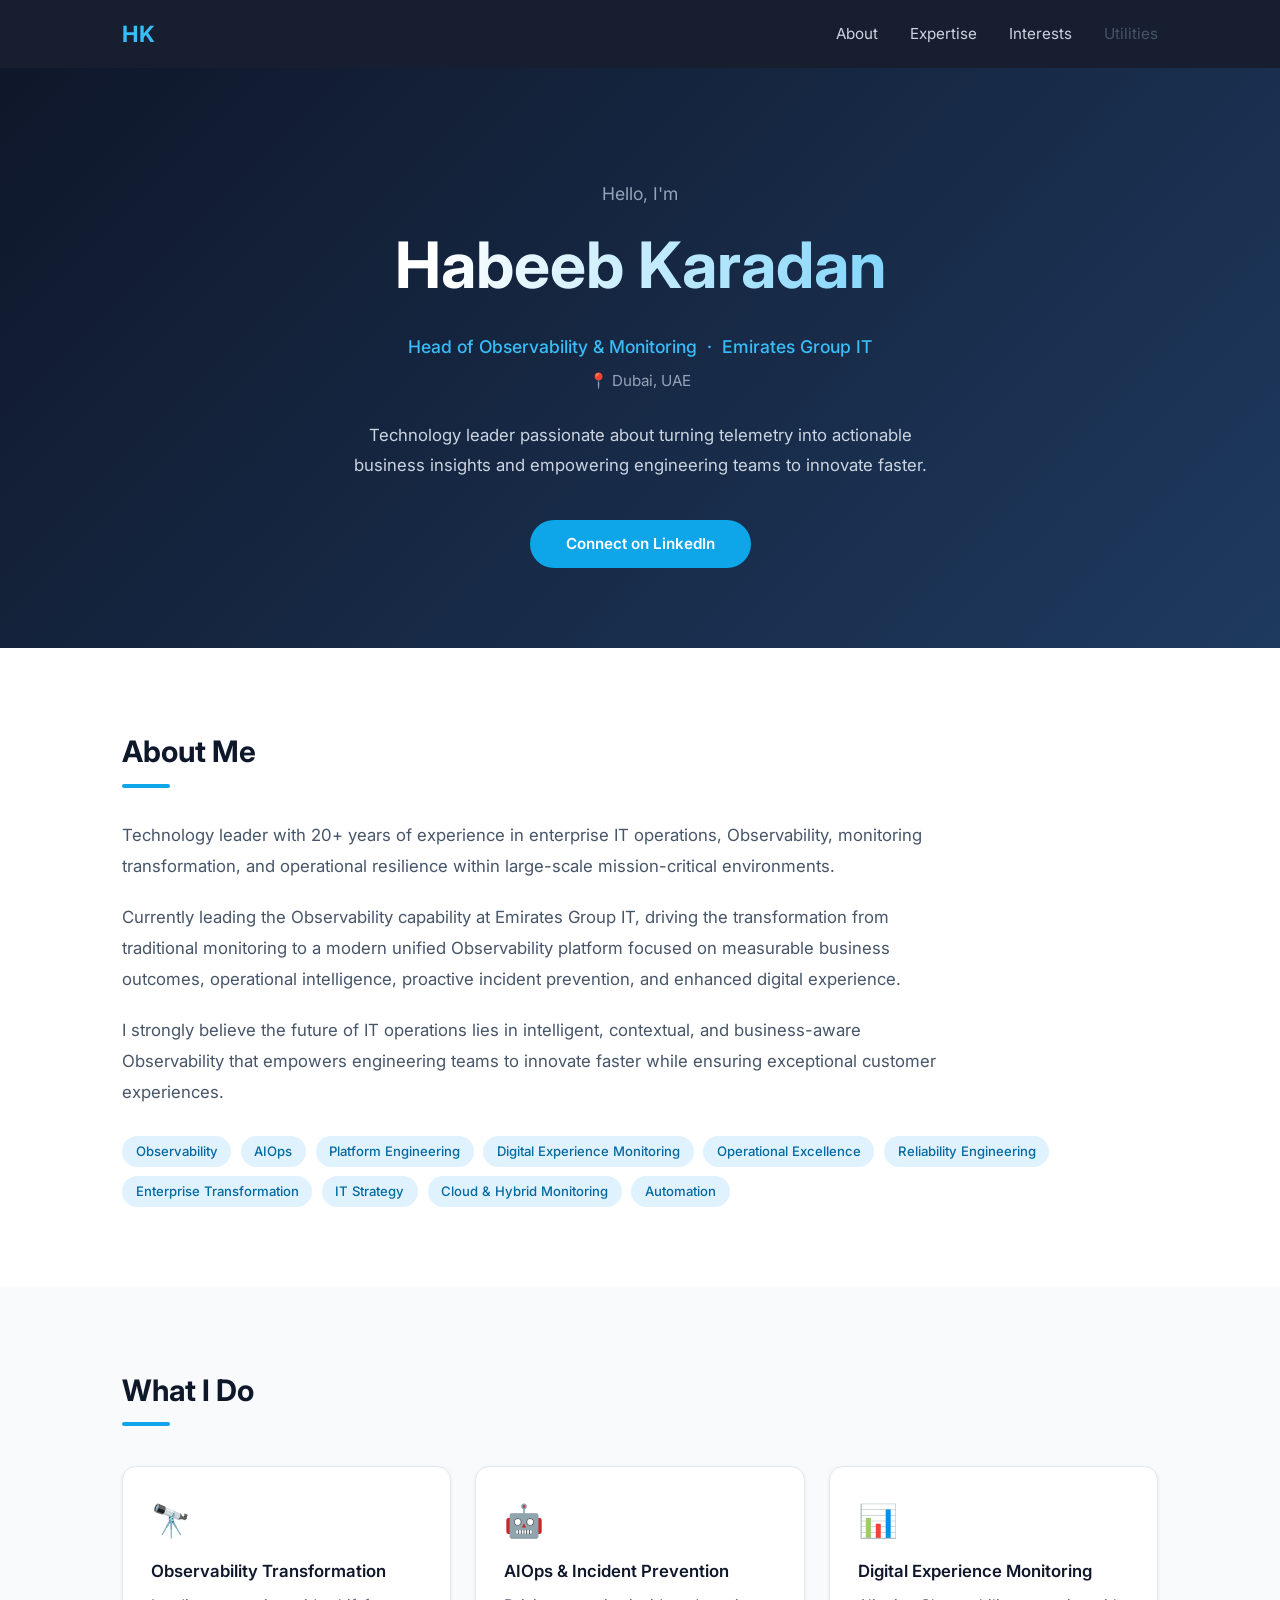
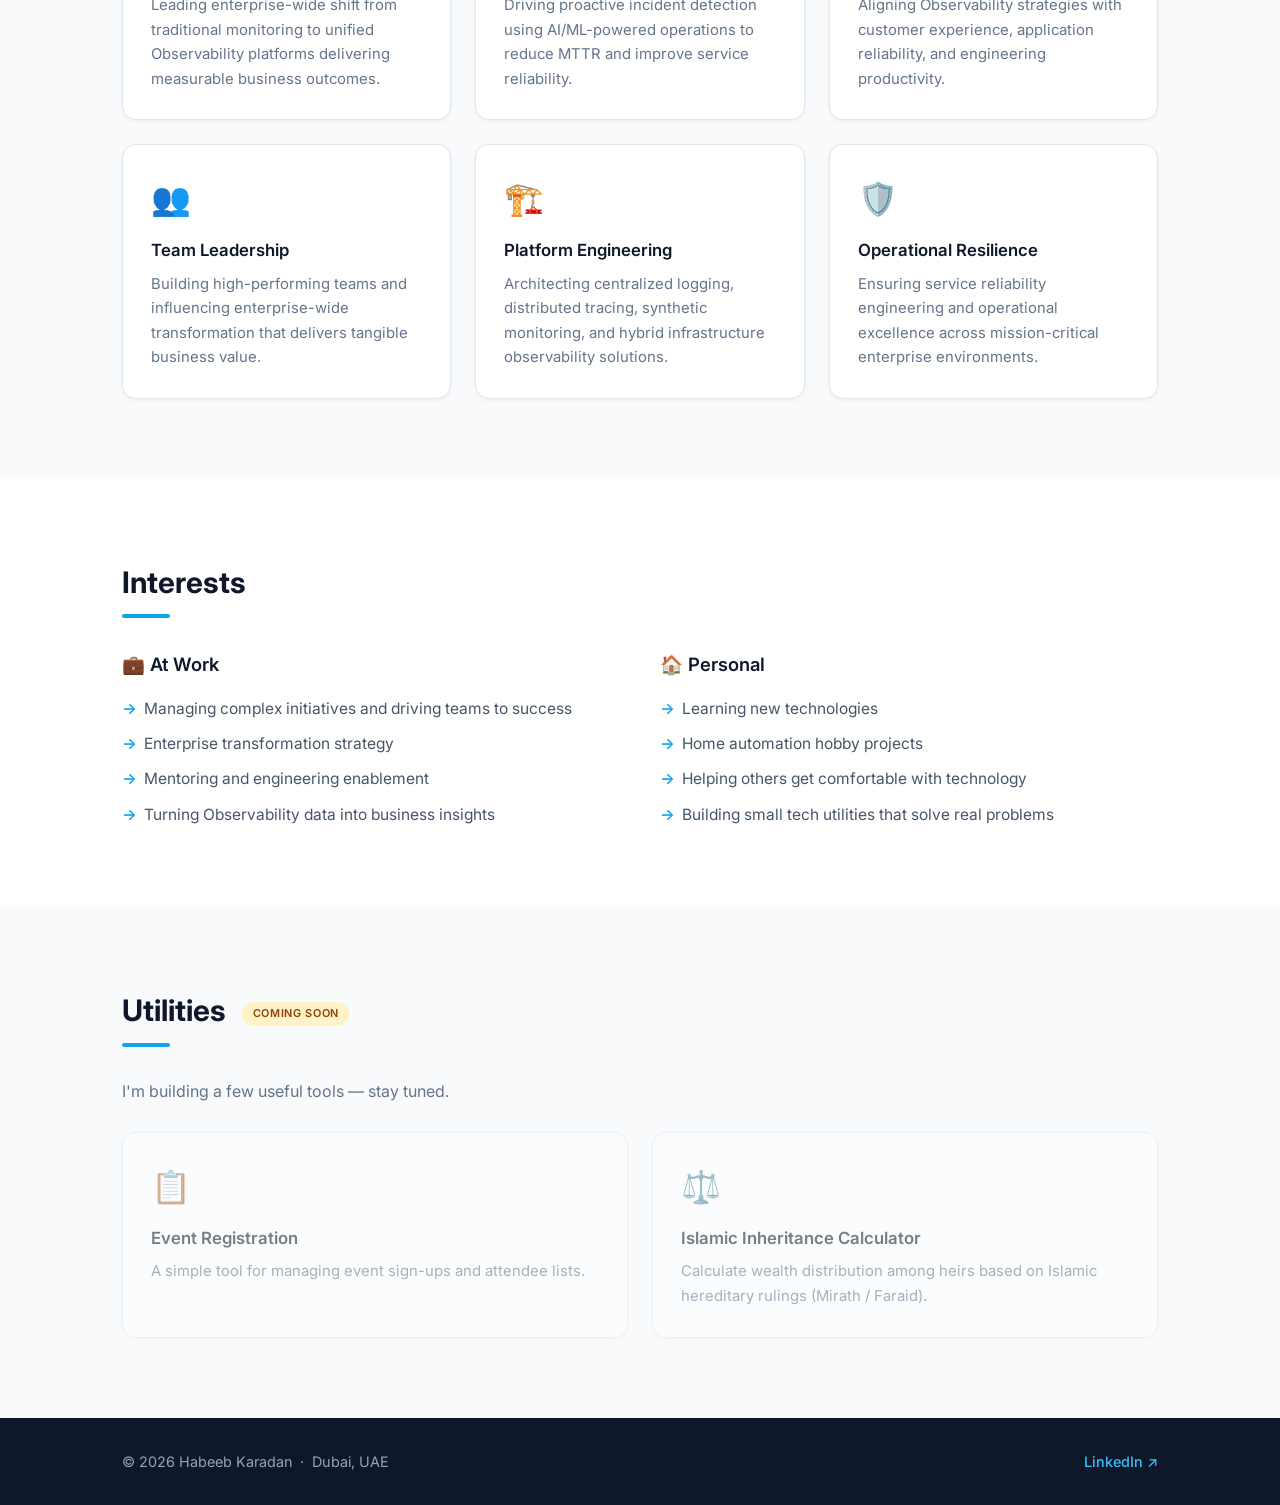
==== index.html @ b77fbd0b "Initial commit: personal website Phase 1" ====
<!DOCTYPE html>
<html lang="en">
<head>
  <meta charset="UTF-8">
  <meta name="viewport" content="width=device-width, initial-scale=1.0">
  <title>Habeeb Karadan</title>

  <!-- Google Fonts: Inter is a clean, modern font used by many tech companies -->
  <link rel="preconnect" href="https://fonts.googleapis.com">
  <link href="https://fonts.googleapis.com/css2?family=Inter:wght@300;400;500;600;700&display=swap" rel="stylesheet">

  <!-- Our stylesheet — all visual styling lives in css/style.css -->
  <link rel="stylesheet" href="css/style.css">
</head>
<body>

  <!-- ==========================================
       NAVIGATION BAR
       Sticks to the top as you scroll down.
       "Coming Soon" links are greyed out until
       those pages are built.
  =========================================== -->
  <nav class="navbar">
    <div class="nav-container">
      <span class="nav-logo">HK</span>
      <ul class="nav-links">
        <li><a href="#about">About</a></li>
        <li><a href="#expertise">Expertise</a></li>
        <li><a href="#interests">Interests</a></li>
        <li><a href="#utilities" class="nav-disabled">Utilities</a></li>
      </ul>
    </div>
  </nav>

  <!-- ==========================================
       HERO SECTION
       First thing visitors see. Big name,
       title, location, and a short tagline.
  =========================================== -->
  <section class="hero">
    <div class="container">
      <p class="hero-greeting">Hello, I'm</p>
      <h1 class="hero-name">Habeeb Karadan</h1>
      <p class="hero-title">Head of Observability &amp; Monitoring &nbsp;·&nbsp; Emirates Group IT</p>
      <p class="hero-location">📍 Dubai, UAE</p>
      <p class="hero-tagline">
        Technology leader passionate about turning telemetry into actionable business insights
        and empowering engineering teams to innovate faster.
      </p>
      <a href="https://www.linkedin.com/in/habeebk/" target="_blank" rel="noopener" class="btn-primary">
        Connect on LinkedIn
      </a>
    </div>
  </section>

  <!-- ==========================================
       ABOUT SECTION
       Professional summary — who Habeeb is
       and what drives him.
  =========================================== -->
  <section id="about" class="section">
    <div class="container">
      <h2 class="section-title">About Me</h2>

      <p class="about-text">
        Technology leader with 20+ years of experience in enterprise IT operations, Observability,
        monitoring transformation, and operational resilience within large-scale mission-critical environments.
      </p>

      <p class="about-text">
        Currently leading the Observability capability at Emirates Group IT, driving the transformation
        from traditional monitoring to a modern unified Observability platform focused on measurable business
        outcomes, operational intelligence, proactive incident prevention, and enhanced digital experience.
      </p>

      <p class="about-text">
        I strongly believe the future of IT operations lies in intelligent, contextual, and
        business-aware Observability that empowers engineering teams to innovate faster while ensuring
        exceptional customer experiences.
      </p>

      <!-- Key technology areas displayed as pill tags -->
      <div class="tags">
        <span class="tag">Observability</span>
        <span class="tag">AIOps</span>
        <span class="tag">Platform Engineering</span>
        <span class="tag">Digital Experience Monitoring</span>
        <span class="tag">Operational Excellence</span>
        <span class="tag">Reliability Engineering</span>
        <span class="tag">Enterprise Transformation</span>
        <span class="tag">IT Strategy</span>
        <span class="tag">Cloud &amp; Hybrid Monitoring</span>
        <span class="tag">Automation</span>
      </div>
    </div>
  </section>

  <!-- ==========================================
       EXPERTISE SECTION
       Six cards showing key areas of work.
       Alternating background (section-alt)
       creates visual rhythm between sections.
  =========================================== -->
  <section id="expertise" class="section section-alt">
    <div class="container">
      <h2 class="section-title">What I Do</h2>

      <div class="cards-grid">

        <div class="card">
          <div class="card-icon">🔭</div>
          <h3>Observability Transformation</h3>
          <p>Leading enterprise-wide shift from traditional monitoring to unified Observability platforms
             delivering measurable business outcomes.</p>
        </div>

        <div class="card">
          <div class="card-icon">🤖</div>
          <h3>AIOps &amp; Incident Prevention</h3>
          <p>Driving proactive incident detection using AI/ML-powered operations to reduce MTTR
             and improve service reliability.</p>
        </div>

        <div class="card">
          <div class="card-icon">📊</div>
          <h3>Digital Experience Monitoring</h3>
          <p>Aligning Observability strategies with customer experience, application reliability,
             and engineering productivity.</p>
        </div>

        <div class="card">
          <div class="card-icon">👥</div>
          <h3>Team Leadership</h3>
          <p>Building high-performing teams and influencing enterprise-wide transformation
             that delivers tangible business value.</p>
        </div>

        <div class="card">
          <div class="card-icon">🏗️</div>
          <h3>Platform Engineering</h3>
          <p>Architecting centralized logging, distributed tracing, synthetic monitoring,
             and hybrid infrastructure observability solutions.</p>
        </div>

        <div class="card">
          <div class="card-icon">🛡️</div>
          <h3>Operational Resilience</h3>
          <p>Ensuring service reliability engineering and operational excellence across
             mission-critical enterprise environments.</p>
        </div>

      </div>
    </div>
  </section>

  <!-- ==========================================
       INTERESTS SECTION
       Split into work interests and personal
       interests using a two-column grid.
  =========================================== -->
  <section id="interests" class="section">
    <div class="container">
      <h2 class="section-title">Interests</h2>

      <div class="interests-grid">

        <div class="interest-group">
          <h3>💼 At Work</h3>
          <ul>
            <li>Managing complex initiatives and driving teams to success</li>
            <li>Enterprise transformation strategy</li>
            <li>Mentoring and engineering enablement</li>
            <li>Turning Observability data into business insights</li>
          </ul>
        </div>

        <div class="interest-group">
          <h3>🏠 Personal</h3>
          <ul>
            <li>Learning new technologies</li>
            <li>Home automation hobby projects</li>
            <li>Helping others get comfortable with technology</li>
            <li>Building small tech utilities that solve real problems</li>
          </ul>
        </div>

      </div>
    </div>
  </section>

  <!-- ==========================================
       UTILITIES TEASER
       A preview of tools coming soon.
       Cards are muted (greyed out) to signal
       they are not yet available.
  =========================================== -->
  <section id="utilities" class="section section-alt">
    <div class="container">
      <h2 class="section-title">
        Utilities
        <span class="badge">Coming Soon</span>
      </h2>
      <p class="teaser-text">I'm building a few useful tools — stay tuned.</p>

      <div class="cards-grid">

        <div class="card card-muted">
          <div class="card-icon">📋</div>
          <h3>Event Registration</h3>
          <p>A simple tool for managing event sign-ups and attendee lists.</p>
        </div>

        <div class="card card-muted">
          <div class="card-icon">⚖️</div>
          <h3>Islamic Inheritance Calculator</h3>
          <p>Calculate wealth distribution among heirs based on Islamic hereditary rulings (Mirath / Faraid).</p>
        </div>

      </div>
    </div>
  </section>

  <!-- ==========================================
       FOOTER
       Simple footer with copyright and
       a LinkedIn link.
  =========================================== -->
  <footer class="footer">
    <div class="container footer-inner">
      <p>© 2026 Habeeb Karadan &nbsp;·&nbsp; Dubai, UAE</p>
      <a href="https://www.linkedin.com/in/habeebk/" target="_blank" rel="noopener" class="footer-link">
        LinkedIn ↗
      </a>
    </div>
  </footer>

</body>
</html>
---- css/style.css ----
/* ============================================================
   HABEEB KARADAN — Personal Website Stylesheet
   ============================================================
   Sections in this file (use Ctrl+F to jump):
   1. Reset & Base
   2. Layout helpers
   3. Navigation
   4. Hero
   5. Sections & headings
   6. About
   7. Cards grid
   8. Interests
   9. Utilities teaser
   10. Footer
   11. Responsive (mobile)
   ============================================================ */


/* ============================================================
   1. RESET & BASE
   A minimal reset so every browser starts from the same place.
   ============================================================ */
*, *::before, *::after {
  box-sizing: border-box;
  margin: 0;
  padding: 0;
}

html {
  /* Smooth scrolling when clicking nav links */
  scroll-behavior: smooth;
}

body {
  font-family: 'Inter', sans-serif;
  color: #1e293b;       /* dark slate — easier on the eyes than pure black */
  background: #ffffff;
  line-height: 1.6;
}


/* ============================================================
   2. LAYOUT HELPERS
   .container centres content and caps the max width.
   ============================================================ */
.container {
  max-width: 1100px;
  margin: 0 auto;
  padding: 0 2rem;
}


/* ============================================================
   3. NAVIGATION
   Sticks to the top, dark background, sky-blue accent.
   ============================================================ */
.navbar {
  position: sticky;
  top: 0;
  background: rgba(15, 23, 42, 0.97);
  backdrop-filter: blur(8px);   /* subtle blur behind the nav */
  z-index: 100;
  padding: 1rem 0;
}

.nav-container {
  max-width: 1100px;
  margin: 0 auto;
  padding: 0 2rem;
  display: flex;
  justify-content: space-between;
  align-items: center;
}

/* HK monogram logo */
.nav-logo {
  color: #38bdf8;
  font-size: 1.4rem;
  font-weight: 700;
  letter-spacing: 0.05em;
}

.nav-links {
  list-style: none;
  display: flex;
  gap: 2rem;
}

.nav-links a {
  color: #cbd5e1;
  text-decoration: none;
  font-size: 0.95rem;
  transition: color 0.2s;
}

.nav-links a:hover {
  color: #38bdf8;
}

/* Greyed-out link for pages not built yet */
.nav-links .nav-disabled {
  color: #475569;
  cursor: default;
  pointer-events: none;
}


/* ============================================================
   4. HERO
   Full-width banner: dark gradient, centred text.
   ============================================================ */
.hero {
  background: linear-gradient(135deg, #0f172a 0%, #1e3a5f 100%);
  color: white;
  padding: 7rem 0 5rem;
  text-align: center;
}

.hero-greeting {
  font-size: 1.1rem;
  color: #94a3b8;
  margin-bottom: 0.4rem;
}

/* clamp() makes the name scale nicely from mobile to desktop */
.hero-name {
  font-size: clamp(2.5rem, 6vw, 4rem);
  font-weight: 700;
  margin-bottom: 1rem;
  /* Gradient text effect */
  background: linear-gradient(90deg, #ffffff 30%, #38bdf8 100%);
  -webkit-background-clip: text;
  -webkit-text-fill-color: transparent;
  background-clip: text;
}

.hero-title {
  font-size: 1.1rem;
  color: #38bdf8;
  font-weight: 500;
  margin-bottom: 0.5rem;
}

.hero-location {
  font-size: 0.95rem;
  color: #94a3b8;
  margin-bottom: 1.75rem;
}

.hero-tagline {
  max-width: 600px;
  margin: 0 auto 2.5rem;
  color: #cbd5e1;
  font-size: 1.05rem;
  line-height: 1.75;
}

/* Call-to-action button */
.btn-primary {
  display: inline-block;
  background: #0ea5e9;
  color: white;
  padding: 0.75rem 2.25rem;
  border-radius: 50px;
  text-decoration: none;
  font-weight: 600;
  font-size: 0.95rem;
  transition: background 0.2s, transform 0.2s;
}

.btn-primary:hover {
  background: #0284c7;
  transform: translateY(-2px);
}


/* ============================================================
   5. SECTIONS & HEADINGS
   .section adds breathing room above/below content.
   .section-alt gives an off-white background for contrast.
   ============================================================ */
.section {
  padding: 5rem 0;
}

.section-alt {
  background: #f8fafc;
}

/* Section heading with a coloured underline accent */
.section-title {
  font-size: 1.85rem;
  font-weight: 700;
  color: #0f172a;
  margin-bottom: 2rem;
  display: inline-block;
}

.section-title::after {
  content: '';
  display: block;
  width: 48px;
  height: 4px;
  background: #0ea5e9;
  border-radius: 2px;
  margin-top: 0.5rem;
}


/* ============================================================
   6. ABOUT
   Text paragraphs and keyword pill tags.
   ============================================================ */
.about-text {
  color: #475569;
  font-size: 1.05rem;
  line-height: 1.85;
  margin-bottom: 1.25rem;
  max-width: 820px;
}

/* Pill-shaped keyword tags */
.tags {
  display: flex;
  flex-wrap: wrap;
  gap: 0.6rem;
  margin-top: 1.75rem;
}

.tag {
  background: #e0f2fe;
  color: #0369a1;
  font-size: 0.82rem;
  font-weight: 500;
  padding: 0.3rem 0.85rem;
  border-radius: 50px;
}


/* ============================================================
   7. CARDS GRID
   Responsive grid — fills 3 columns on desktop, stacks on mobile.
   ============================================================ */
.cards-grid {
  display: grid;
  grid-template-columns: repeat(auto-fit, minmax(290px, 1fr));
  gap: 1.5rem;
  margin-top: 0.5rem;
}

.card {
  background: white;
  border-radius: 14px;
  padding: 1.75rem;
  border: 1px solid #e2e8f0;
  box-shadow: 0 1px 4px rgba(0, 0, 0, 0.06);
  transition: transform 0.2s, box-shadow 0.2s;
}

.card:hover {
  transform: translateY(-4px);
  box-shadow: 0 8px 24px rgba(0, 0, 0, 0.1);
}

.card-icon {
  font-size: 2rem;
  margin-bottom: 0.75rem;
}

.card h3 {
  font-size: 1.05rem;
  font-weight: 600;
  color: #0f172a;
  margin-bottom: 0.5rem;
}

.card p {
  color: #64748b;
  font-size: 0.93rem;
  line-height: 1.65;
}

/* Muted style for "coming soon" cards */
.card-muted {
  opacity: 0.55;
  cursor: default;
}

.card-muted:hover {
  transform: none;
  box-shadow: 0 1px 4px rgba(0, 0, 0, 0.06);
}


/* ============================================================
   8. INTERESTS
   Two columns: work vs personal, with arrow-prefixed list items.
   ============================================================ */
.interests-grid {
  display: grid;
  grid-template-columns: repeat(auto-fit, minmax(300px, 1fr));
  gap: 2.5rem;
}

.interest-group h3 {
  font-size: 1.15rem;
  font-weight: 600;
  color: #0f172a;
  margin-bottom: 1.1rem;
}

.interest-group ul {
  list-style: none;
  display: flex;
  flex-direction: column;
  gap: 0.65rem;
}

.interest-group li {
  color: #475569;
  padding-left: 1.4rem;
  position: relative;
  font-size: 0.97rem;
}

/* Sky-blue arrow bullet */
.interest-group li::before {
  content: '→';
  position: absolute;
  left: 0;
  color: #0ea5e9;
  font-weight: 600;
}


/* ============================================================
   9. UTILITIES TEASER
   ============================================================ */
.teaser-text {
  color: #64748b;
  font-size: 1rem;
  margin-bottom: 1.75rem;
}

/* "Coming Soon" amber badge next to the heading */
.badge {
  display: inline-block;
  background: #fef3c7;
  color: #92400e;
  font-size: 0.68rem;
  font-weight: 600;
  padding: 0.22rem 0.65rem;
  border-radius: 50px;
  vertical-align: middle;
  margin-left: 0.65rem;
  text-transform: uppercase;
  letter-spacing: 0.06em;
}


/* ============================================================
   10. FOOTER
   Dark background matching the nav, copyright + LinkedIn link.
   ============================================================ */
.footer {
  background: #0f172a;
  color: #94a3b8;
  padding: 2rem 0;
}

.footer-inner {
  display: flex;
  justify-content: space-between;
  align-items: center;
  flex-wrap: wrap;
  gap: 0.75rem;
}

.footer p {
  font-size: 0.9rem;
}

.footer-link {
  color: #38bdf8;
  text-decoration: none;
  font-size: 0.9rem;
  font-weight: 500;
  transition: opacity 0.2s;
}

.footer-link:hover {
  opacity: 0.75;
}


/* ============================================================
   11. RESPONSIVE — MOBILE
   Adjustments for screens narrower than 640px.
   ============================================================ */
@media (max-width: 640px) {
  .nav-links {
    gap: 1.1rem;
  }

  .hero {
    padding: 4.5rem 0 3.5rem;
  }

  .section {
    padding: 3.5rem 0;
  }

  .footer-inner {
    flex-direction: column;
    text-align: center;
  }
}
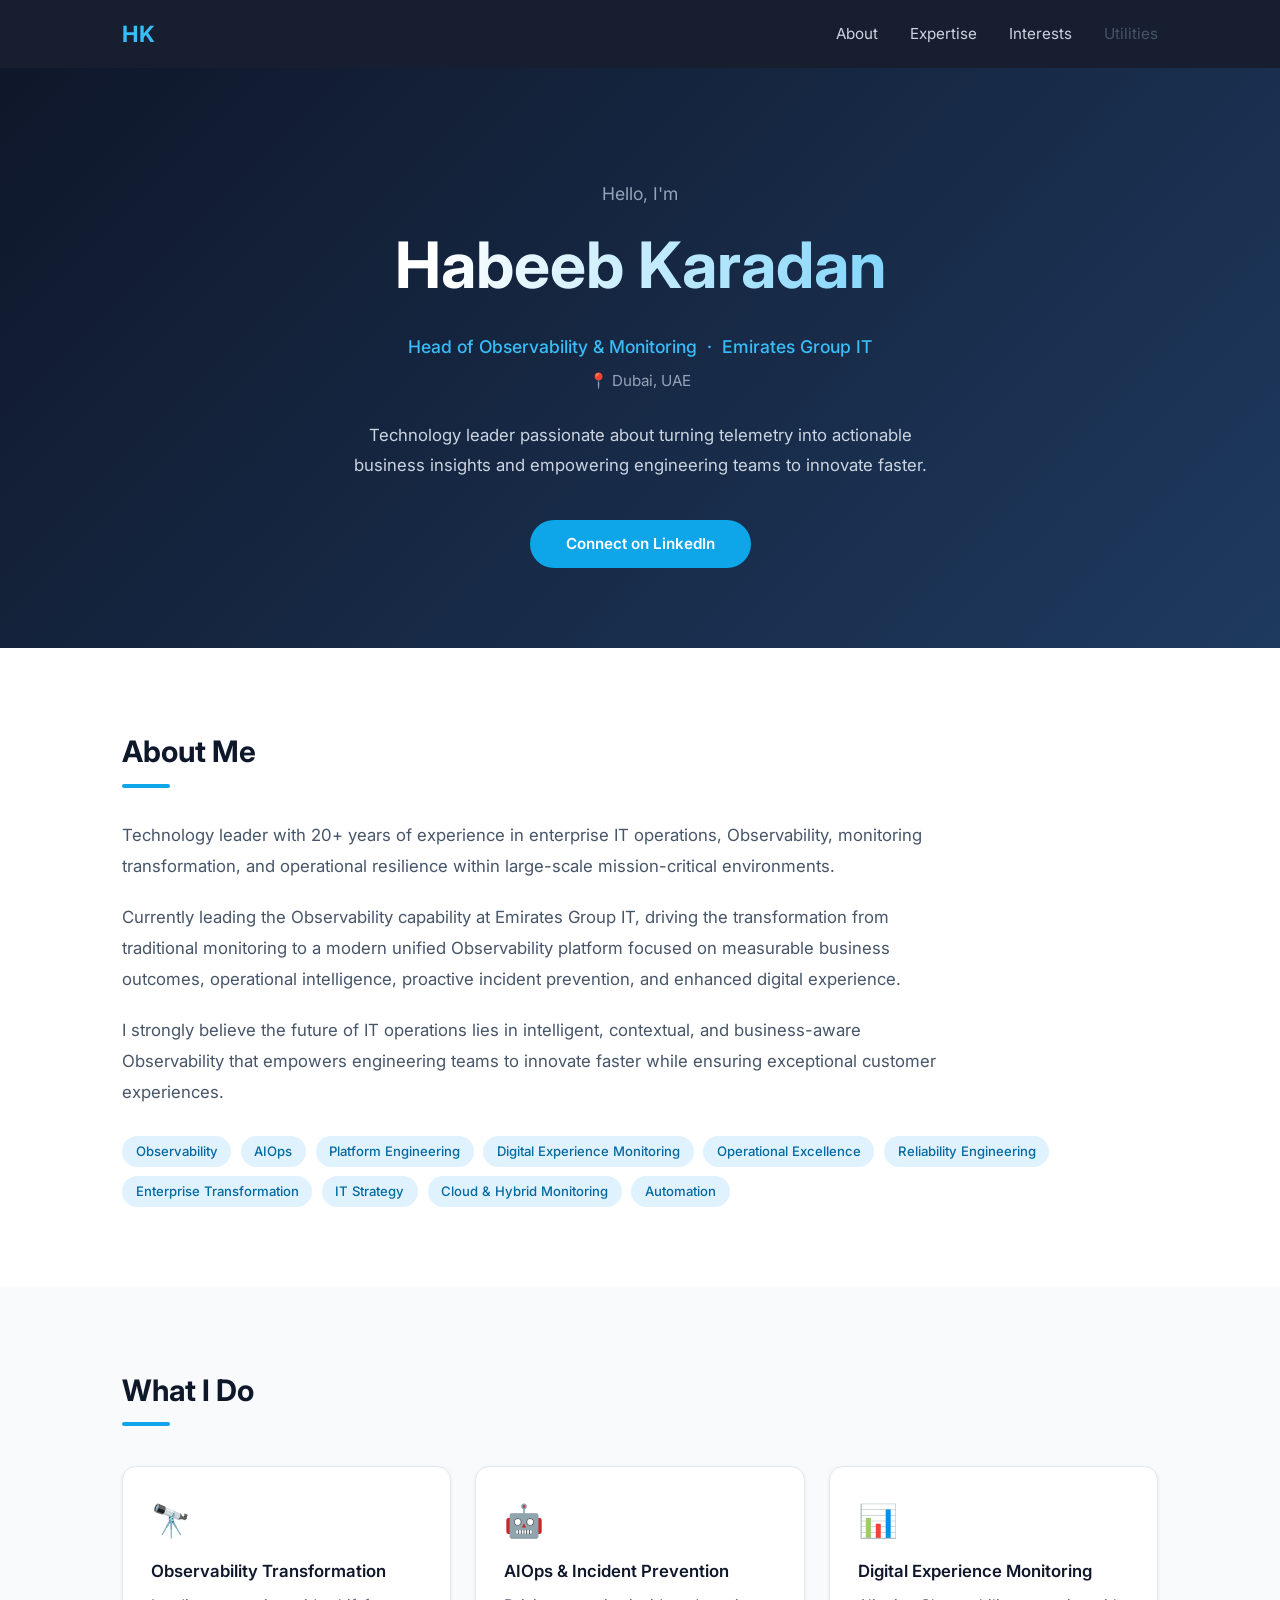
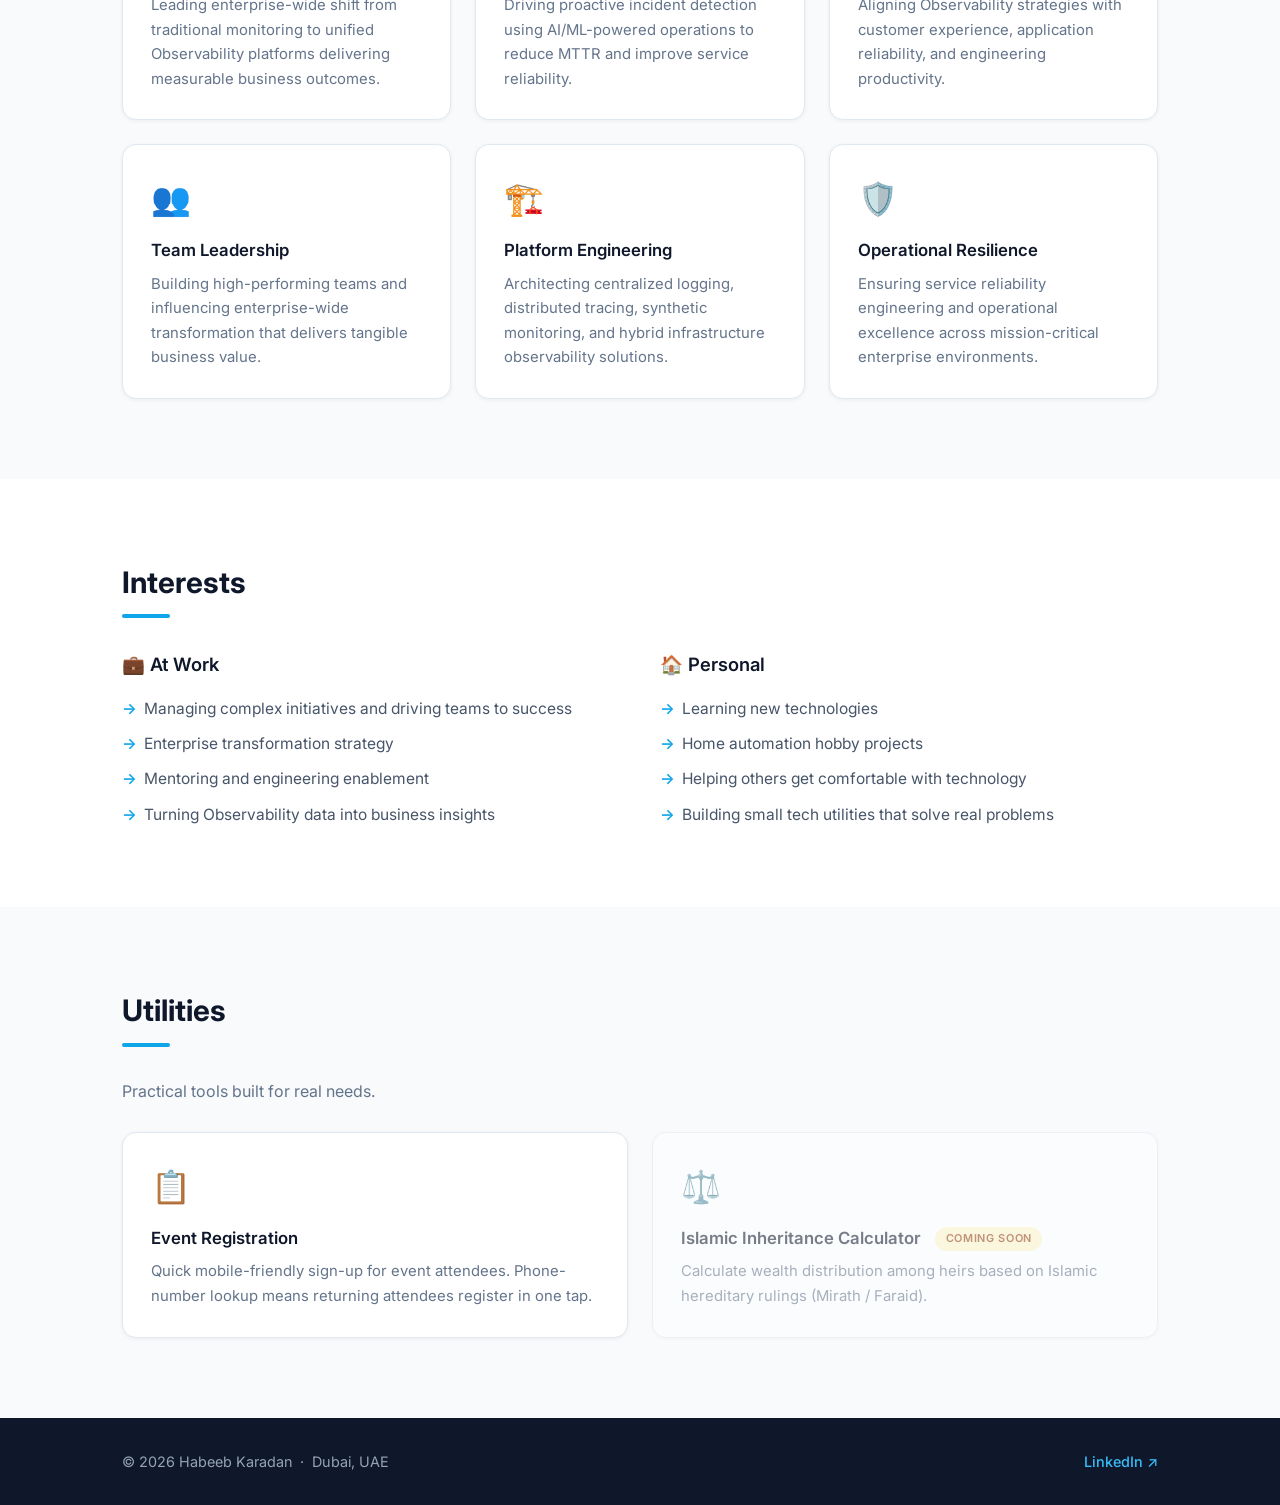
==== commit 4787a23f: "Add event registration tool and admin panel" ====
--- a/index.html
+++ b/index.html
@@ -189,30 +189,24 @@
   </section>
 
   <!-- ==========================================
-       UTILITIES TEASER
-       A preview of tools coming soon.
-       Cards are muted (greyed out) to signal
-       they are not yet available.
+       UTILITIES SECTION
   =========================================== -->
   <section id="utilities" class="section section-alt">
     <div class="container">
-      <h2 class="section-title">
-        Utilities
-        <span class="badge">Coming Soon</span>
-      </h2>
-      <p class="teaser-text">I'm building a few useful tools — stay tuned.</p>
+      <h2 class="section-title">Utilities</h2>
+      <p class="teaser-text">Practical tools built for real needs.</p>
 
       <div class="cards-grid">
 
-        <div class="card card-muted">
+        <a href="tools/event-registration.html" class="card card-link">
           <div class="card-icon">📋</div>
           <h3>Event Registration</h3>
-          <p>A simple tool for managing event sign-ups and attendee lists.</p>
-        </div>
+          <p>Quick mobile-friendly sign-up for event attendees. Phone-number lookup means returning attendees register in one tap.</p>
+        </a>
 
         <div class="card card-muted">
           <div class="card-icon">⚖️</div>
-          <h3>Islamic Inheritance Calculator</h3>
+          <h3>Islamic Inheritance Calculator <span class="badge">Coming Soon</span></h3>
           <p>Calculate wealth distribution among heirs based on Islamic hereditary rulings (Mirath / Faraid).</p>
         </div>
 
--- a/css/style.css
+++ b/css/style.css
@@ -281,6 +281,18 @@
 }
 
 /* Muted style for "coming soon" cards */
+/* Clickable card — used for utility links */
+.card-link {
+  text-decoration: none;
+  color: inherit;
+  display: block;
+}
+.card-link:hover {
+  transform: translateY(-4px);
+  box-shadow: 0 8px 24px rgba(0,0,0,0.1);
+  border-color: #0ea5e9;
+}
+
 .card-muted {
   opacity: 0.55;
   cursor: default;
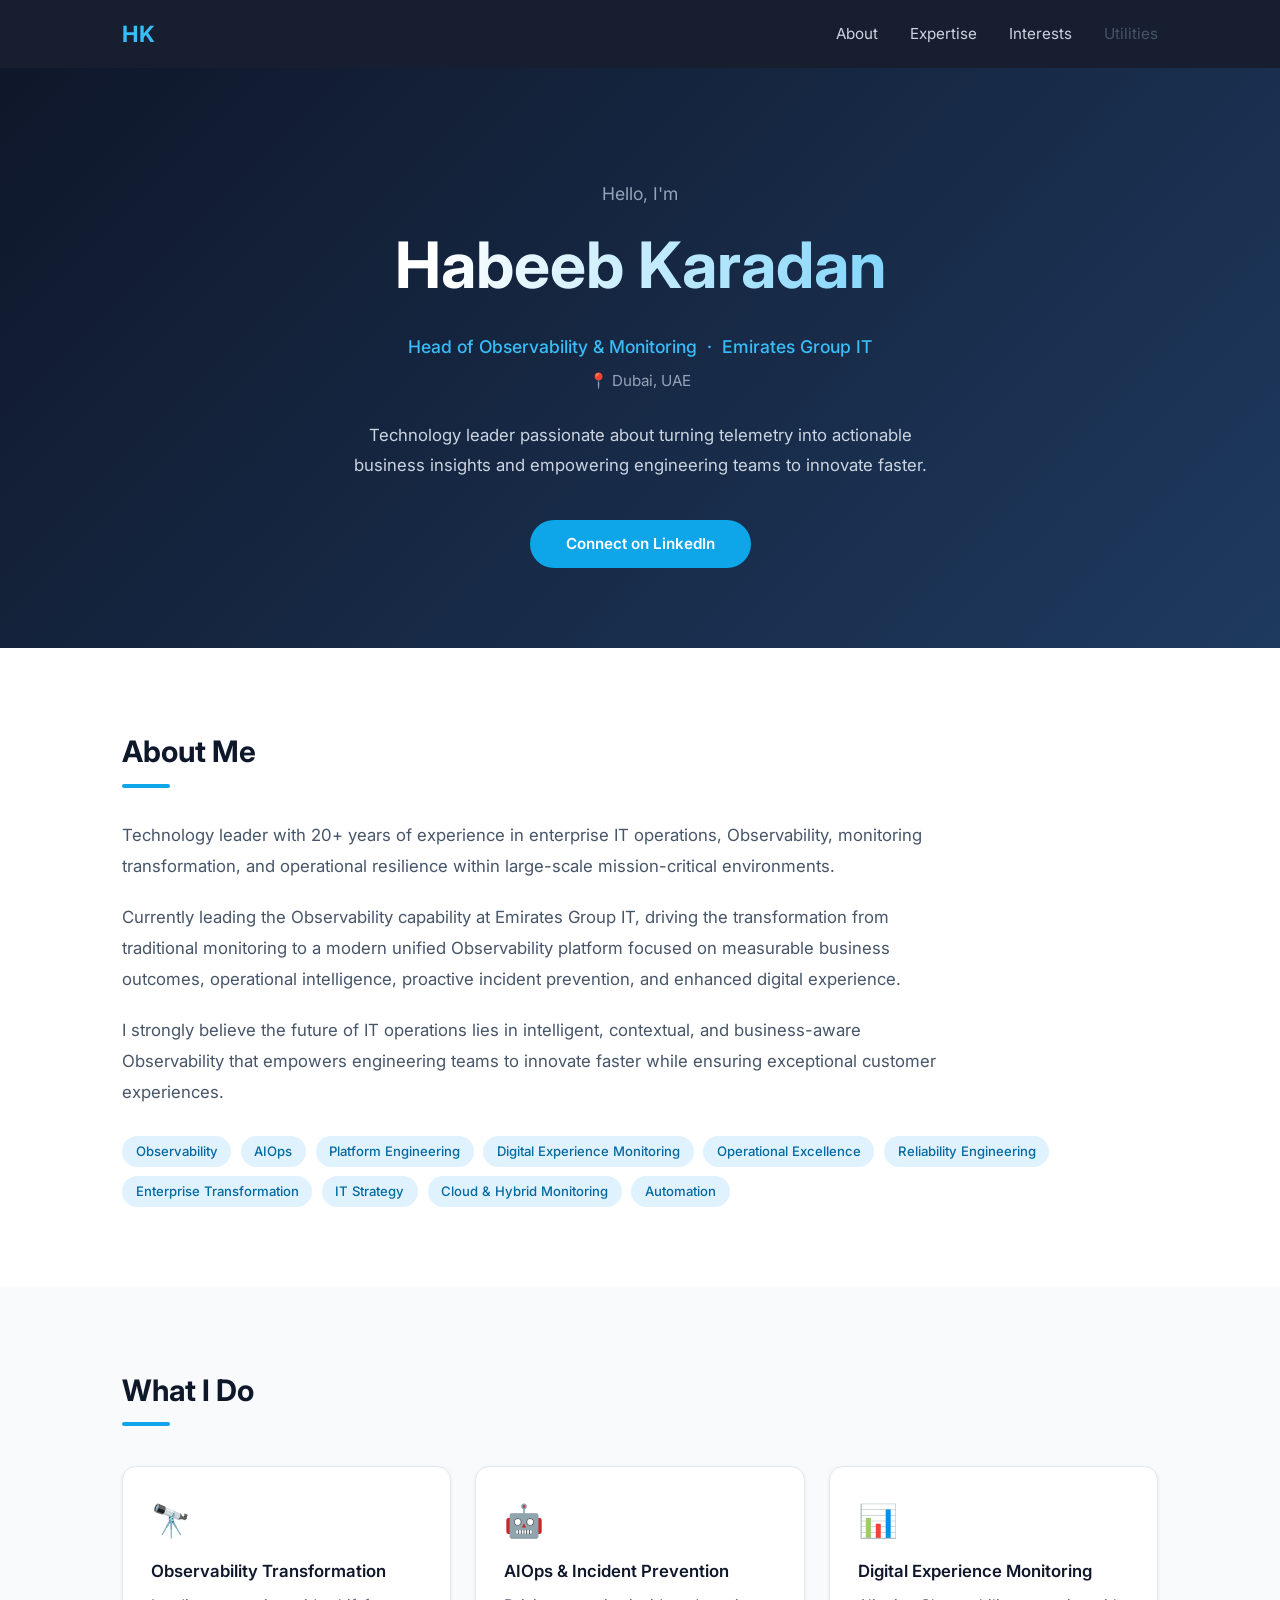
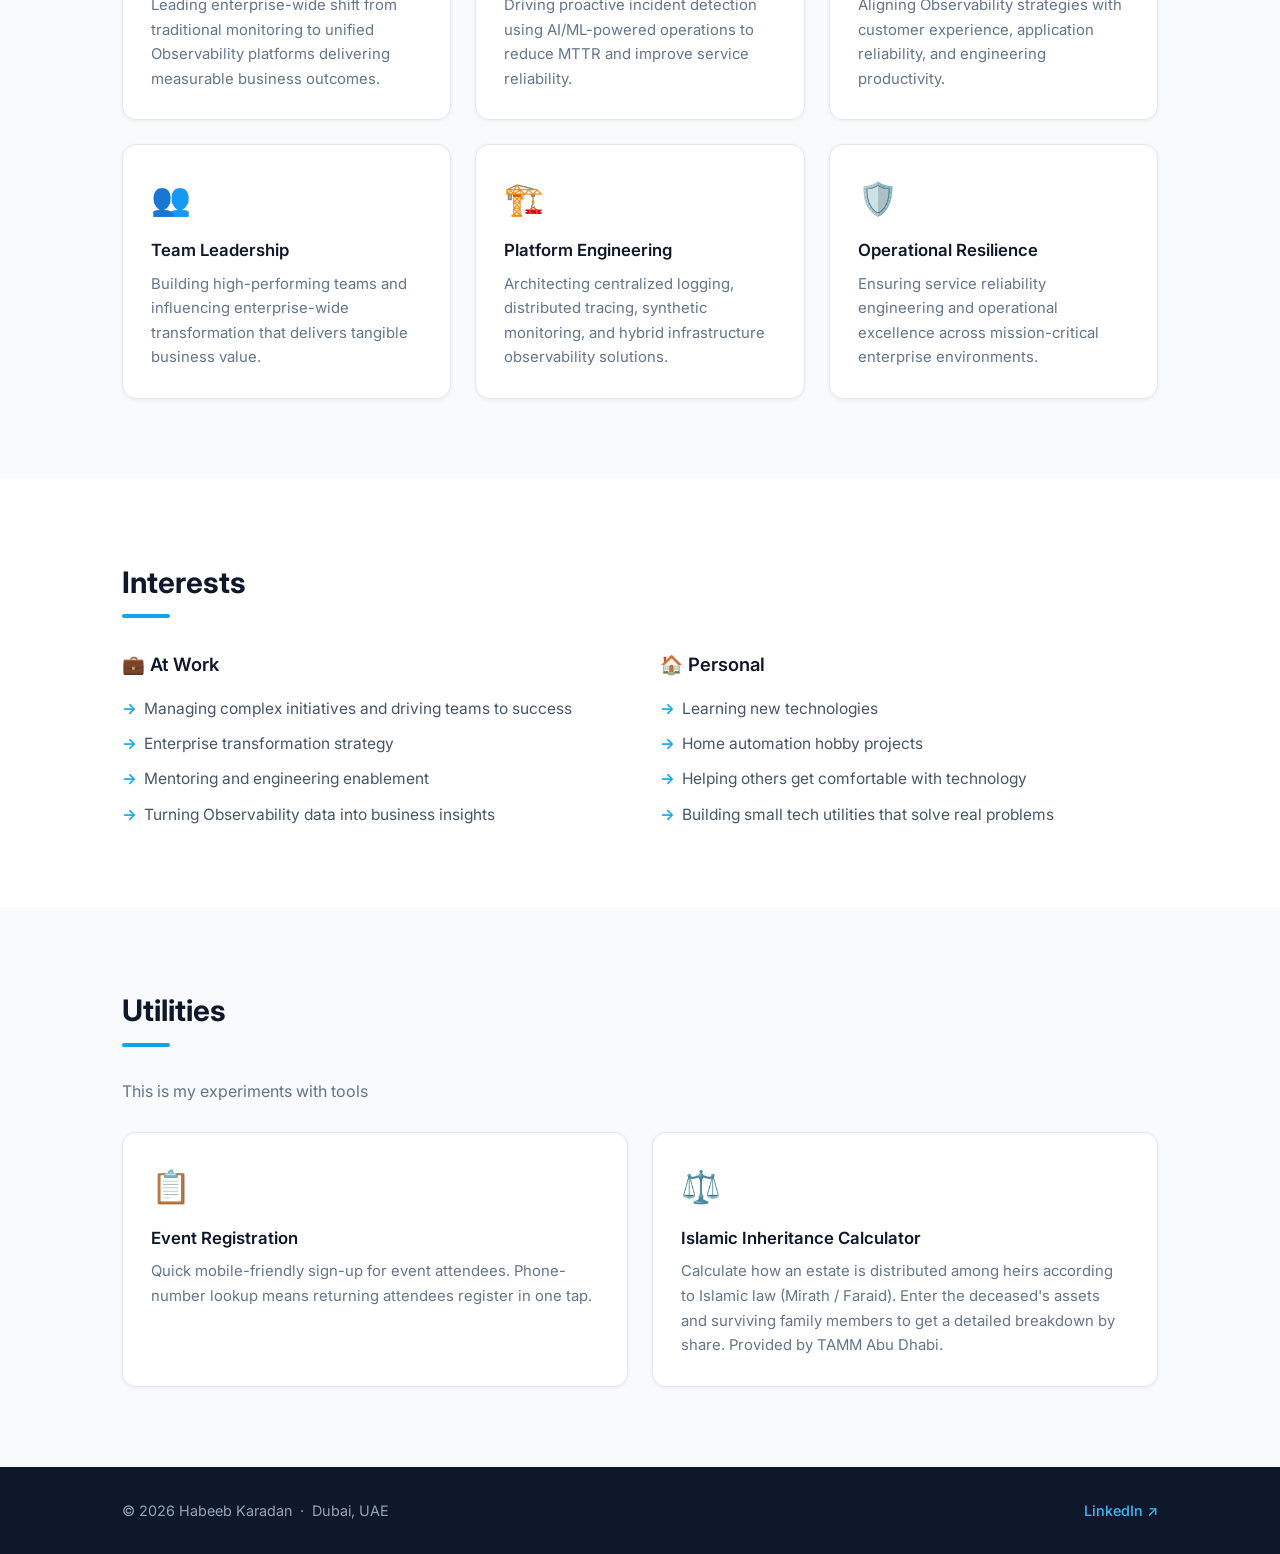
==== commit 4aa1a6b9: "Add Islamic Inheritance Calculator link (TAMM Abu Dhabi) Co-Authored-By: Claude Sonnet 4.6 <noreply@" ====
--- a/index.html
+++ b/index.html
@@ -194,7 +194,7 @@
   <section id="utilities" class="section section-alt">
     <div class="container">
       <h2 class="section-title">Utilities</h2>
-      <p class="teaser-text">Practical tools built for real needs.</p>
+      <p class="teaser-text">This is my experiments with tools</p>
 
       <div class="cards-grid">
 
@@ -204,11 +204,11 @@
           <p>Quick mobile-friendly sign-up for event attendees. Phone-number lookup means returning attendees register in one tap.</p>
         </a>
 
-        <div class="card card-muted">
+        <a href="https://www.tamm.abudhabi/wb/doh/inheritance-calculator?lang=en" target="_blank" rel="noopener" class="card card-link">
           <div class="card-icon">⚖️</div>
-          <h3>Islamic Inheritance Calculator <span class="badge">Coming Soon</span></h3>
-          <p>Calculate wealth distribution among heirs based on Islamic hereditary rulings (Mirath / Faraid).</p>
-        </div>
+          <h3>Islamic Inheritance Calculator</h3>
+          <p>Calculate how an estate is distributed among heirs according to Islamic law (Mirath / Faraid). Enter the deceased's assets and surviving family members to get a detailed breakdown by share. Provided by TAMM Abu Dhabi.</p>
+        </a>
 
       </div>
     </div>
